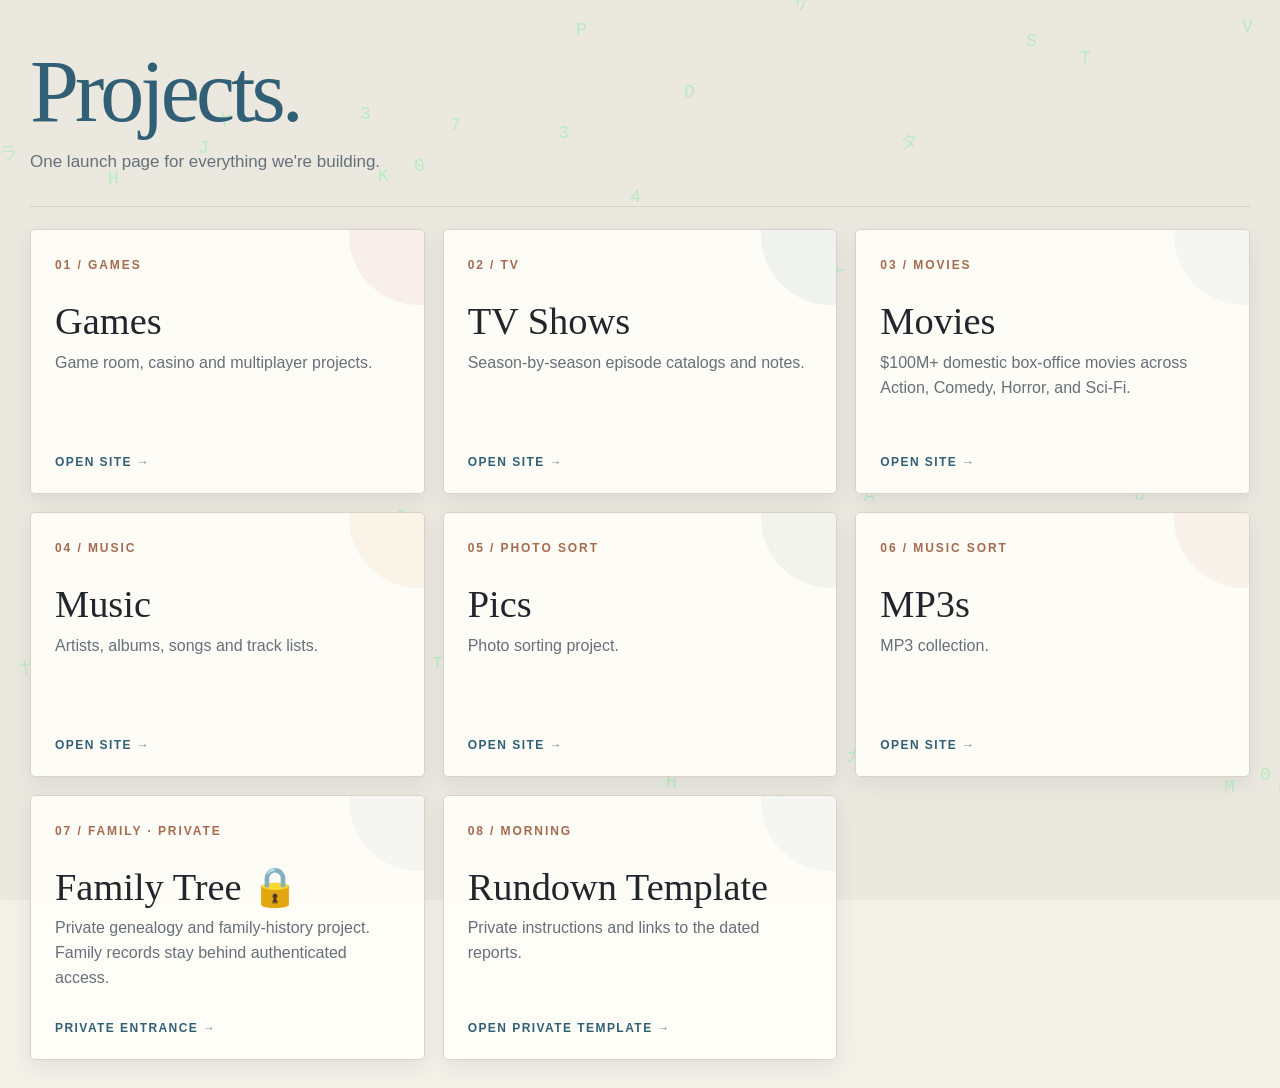
==== launch/index.html @ eb19cdb6 "Refresh Projects launcher to Pic Sorter V123" ====
<!doctype html>
<html lang="en">
<head>
<meta charset="utf-8">
<meta name="viewport" content="width=device-width,initial-scale=1">
<meta http-equiv="refresh" content="0;url=https://chunter-gh.github.io/tvshows/projects.html?release=123">
<link rel="canonical" href="https://chunter-gh.github.io/tvshows/projects.html?release=123">
<title>Opening Projects…</title>
<script>window.location.replace("https://chunter-gh.github.io/tvshows/projects.html?release=123");</script>
</head>
<body>
<p>Opening the <a href="https://chunter-gh.github.io/tvshows/projects.html?release=123">current Projects page</a>…</p>
</body>
</html>
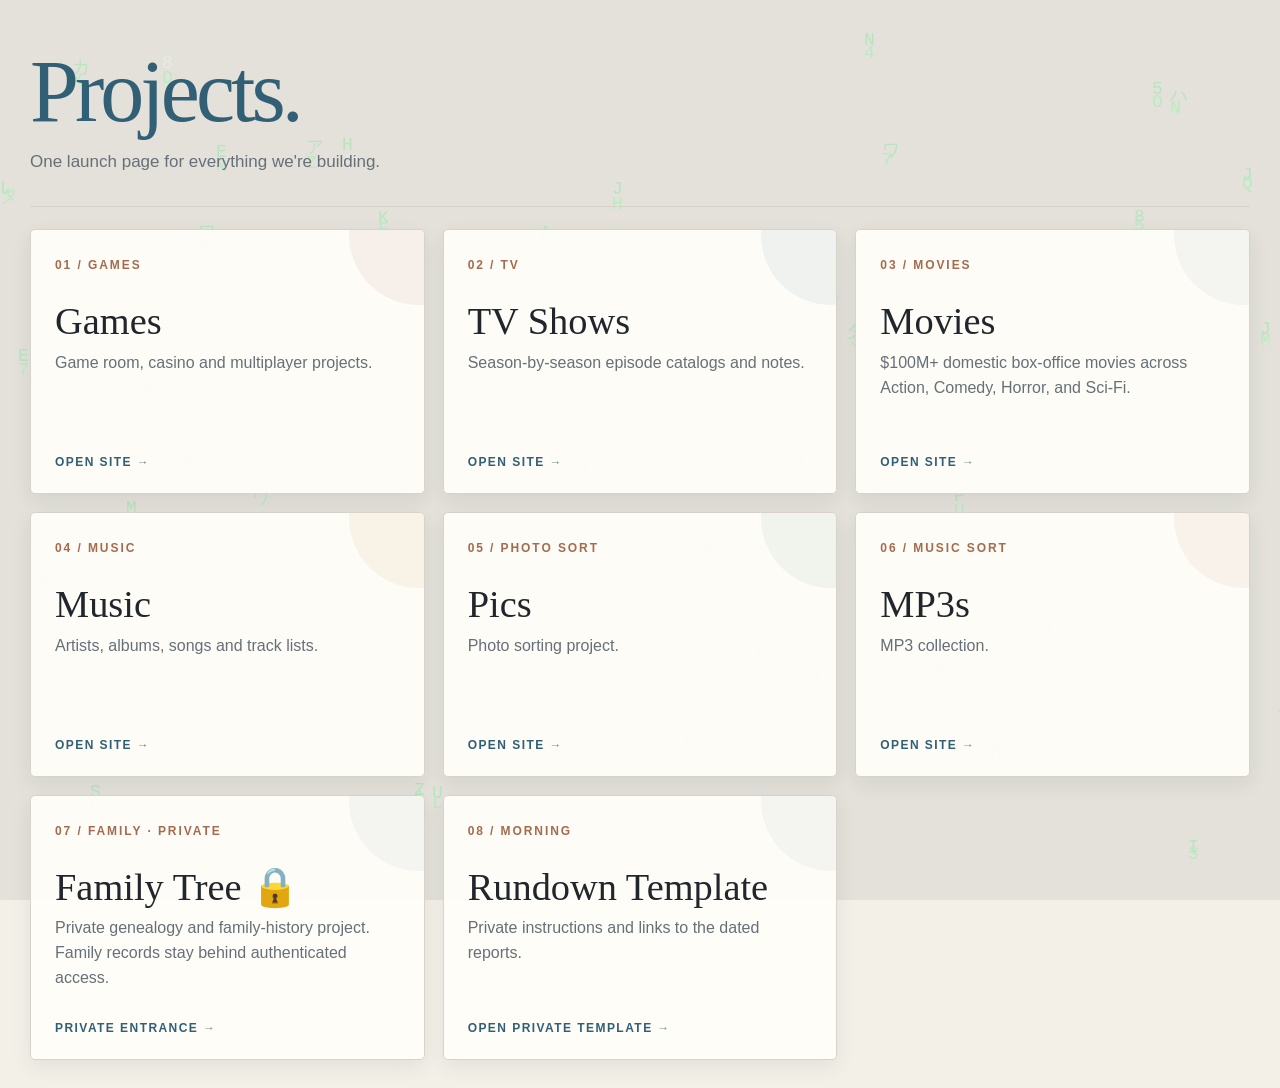
==== commit dd51aeca: "Point Pics launcher to V131" ====
--- a/launch/index.html
+++ b/launch/index.html
@@ -3,12 +3,12 @@
 <head>
 <meta charset="utf-8">
 <meta name="viewport" content="width=device-width,initial-scale=1">
-<meta http-equiv="refresh" content="0;url=https://chunter-gh.github.io/tvshows/projects.html?release=123">
-<link rel="canonical" href="https://chunter-gh.github.io/tvshows/projects.html?release=123">
+<meta http-equiv="refresh" content="0;url=https://chunter-gh.github.io/tvshows/projects.html?release=131">
+<link rel="canonical" href="https://chunter-gh.github.io/tvshows/projects.html?release=131">
 <title>Opening Projects…</title>
-<script>window.location.replace("https://chunter-gh.github.io/tvshows/projects.html?release=123");</script>
+<script>window.location.replace("https://chunter-gh.github.io/tvshows/projects.html?release=131");</script>
 </head>
 <body>
-<p>Opening the <a href="https://chunter-gh.github.io/tvshows/projects.html?release=123">current Projects page</a>…</p>
+<p>Opening the <a href="https://chunter-gh.github.io/tvshows/projects.html?release=131">current Projects page</a>…</p>
 </body>
 </html>
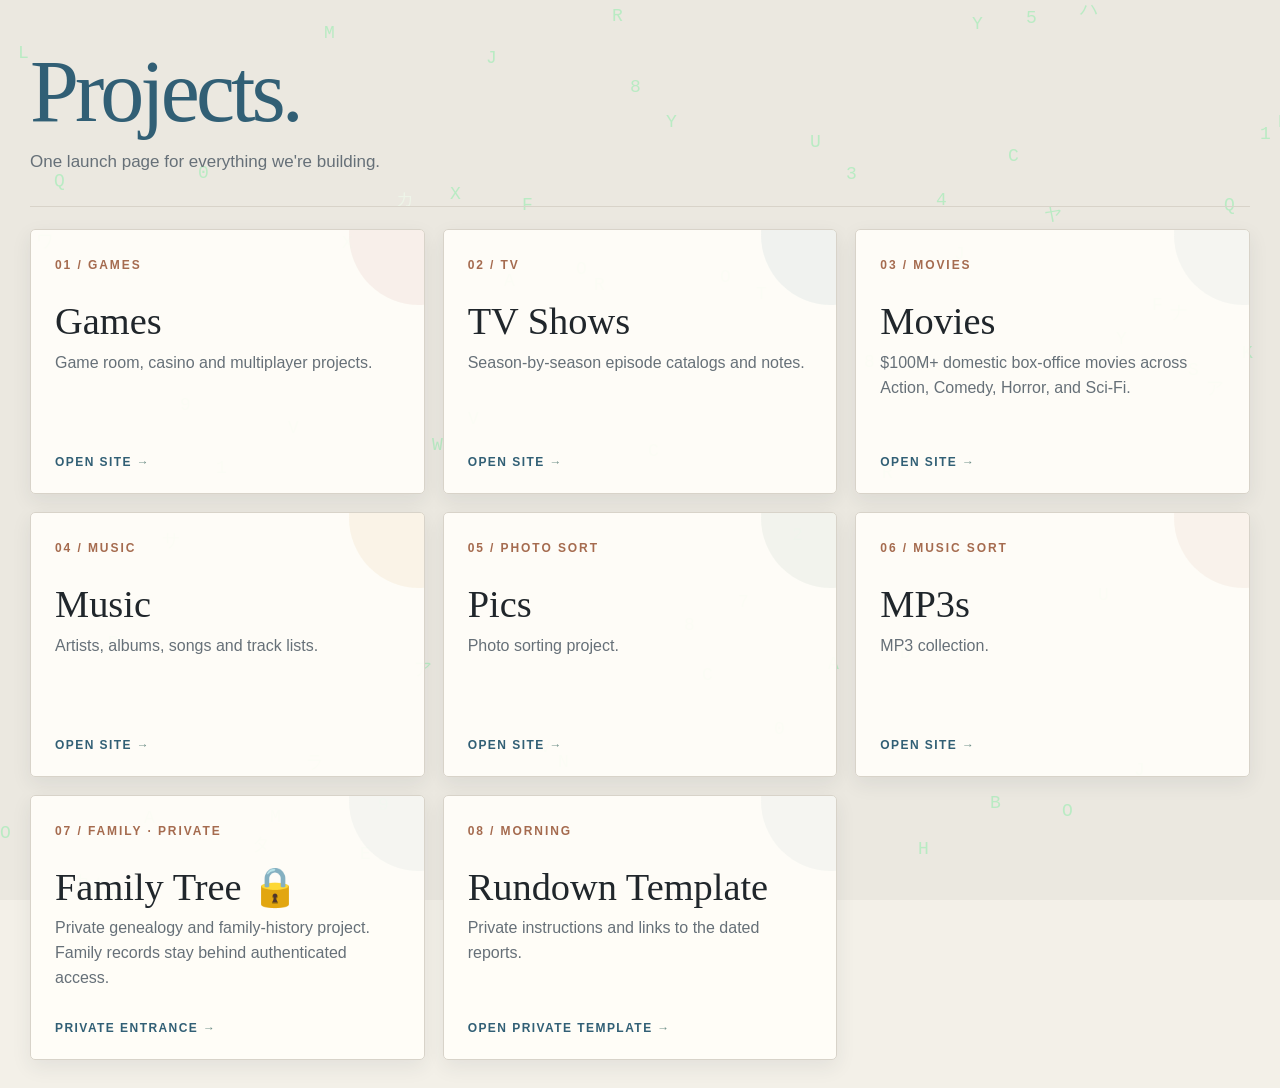
==== commit 82d1407c: "Point Projects launcher to current V133 release" ====
--- a/launch/index.html
+++ b/launch/index.html
@@ -3,12 +3,12 @@
 <head>
 <meta charset="utf-8">
 <meta name="viewport" content="width=device-width,initial-scale=1">
-<meta http-equiv="refresh" content="0;url=https://chunter-gh.github.io/tvshows/projects.html?release=131">
-<link rel="canonical" href="https://chunter-gh.github.io/tvshows/projects.html?release=131">
+<meta http-equiv="refresh" content="0;url=https://chunter-gh.github.io/tvshows/projects.html?release=133">
+<link rel="canonical" href="https://chunter-gh.github.io/tvshows/projects.html?release=133">
 <title>Opening Projects…</title>
-<script>window.location.replace("https://chunter-gh.github.io/tvshows/projects.html?release=131");</script>
+<script>window.location.replace("https://chunter-gh.github.io/tvshows/projects.html?release=133");</script>
 </head>
 <body>
-<p>Opening the <a href="https://chunter-gh.github.io/tvshows/projects.html?release=131">current Projects page</a>…</p>
+<p>Opening the <a href="https://chunter-gh.github.io/tvshows/projects.html?release=133">current Projects page</a>…</p>
 </body>
 </html>
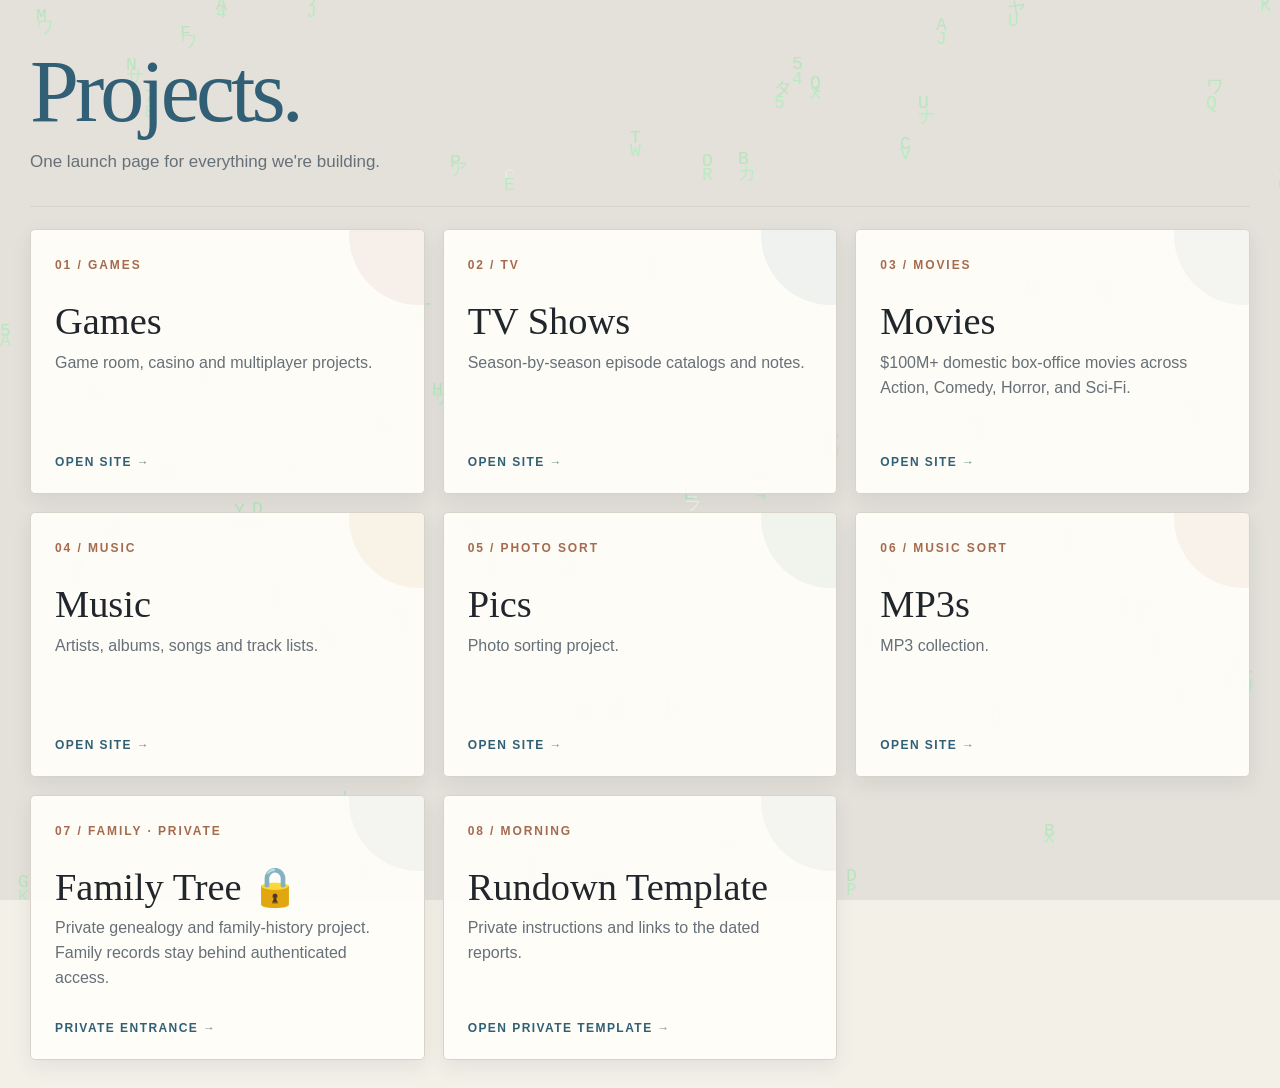
==== commit 8a69b78d: "Set launcher release marker to V134" ====
--- a/launch/index.html
+++ b/launch/index.html
@@ -3,12 +3,12 @@
 <head>
 <meta charset="utf-8">
 <meta name="viewport" content="width=device-width,initial-scale=1">
-<meta http-equiv="refresh" content="0;url=https://chunter-gh.github.io/tvshows/projects.html?release=133">
-<link rel="canonical" href="https://chunter-gh.github.io/tvshows/projects.html?release=133">
+<meta http-equiv="refresh" content="0;url=https://chunter-gh.github.io/tvshows/projects.html?release=134">
+<link rel="canonical" href="https://chunter-gh.github.io/tvshows/projects.html?release=134">
 <title>Opening Projects…</title>
-<script>window.location.replace("https://chunter-gh.github.io/tvshows/projects.html?release=133");</script>
+<script>window.location.replace("https://chunter-gh.github.io/tvshows/projects.html?release=134");</script>
 </head>
 <body>
-<p>Opening the <a href="https://chunter-gh.github.io/tvshows/projects.html?release=133">current Projects page</a>…</p>
+<p>Opening the <a href="https://chunter-gh.github.io/tvshows/projects.html?release=134">current Projects page</a>…</p>
 </body>
 </html>
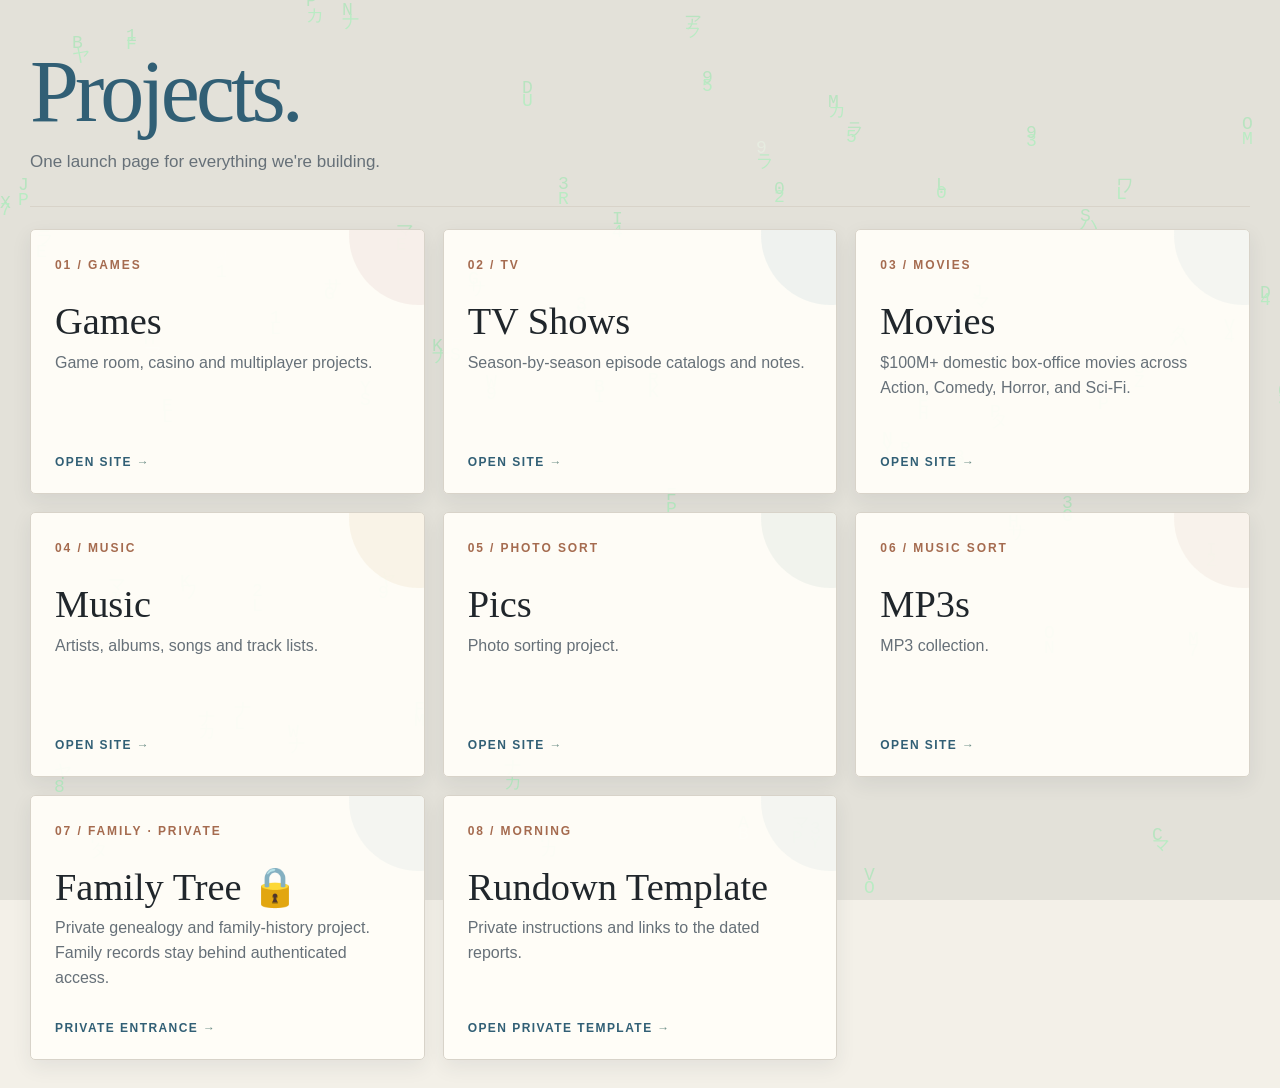
==== commit efd9a1c8: "Point Projects launcher to Pic Sorter V135" ====
--- a/launch/index.html
+++ b/launch/index.html
@@ -3,12 +3,12 @@
 <head>
 <meta charset="utf-8">
 <meta name="viewport" content="width=device-width,initial-scale=1">
-<meta http-equiv="refresh" content="0;url=https://chunter-gh.github.io/tvshows/projects.html?release=134">
-<link rel="canonical" href="https://chunter-gh.github.io/tvshows/projects.html?release=134">
+<meta http-equiv="refresh" content="0;url=https://chunter-gh.github.io/tvshows/projects.html?release=135">
+<link rel="canonical" href="https://chunter-gh.github.io/tvshows/projects.html?release=135">
 <title>Opening Projects…</title>
-<script>window.location.replace("https://chunter-gh.github.io/tvshows/projects.html?release=134");</script>
+<script>window.location.replace("https://chunter-gh.github.io/tvshows/projects.html?release=135");</script>
 </head>
 <body>
-<p>Opening the <a href="https://chunter-gh.github.io/tvshows/projects.html?release=134">current Projects page</a>…</p>
+<p>Opening the <a href="https://chunter-gh.github.io/tvshows/projects.html?release=135">current Projects page</a>…</p>
 </body>
 </html>
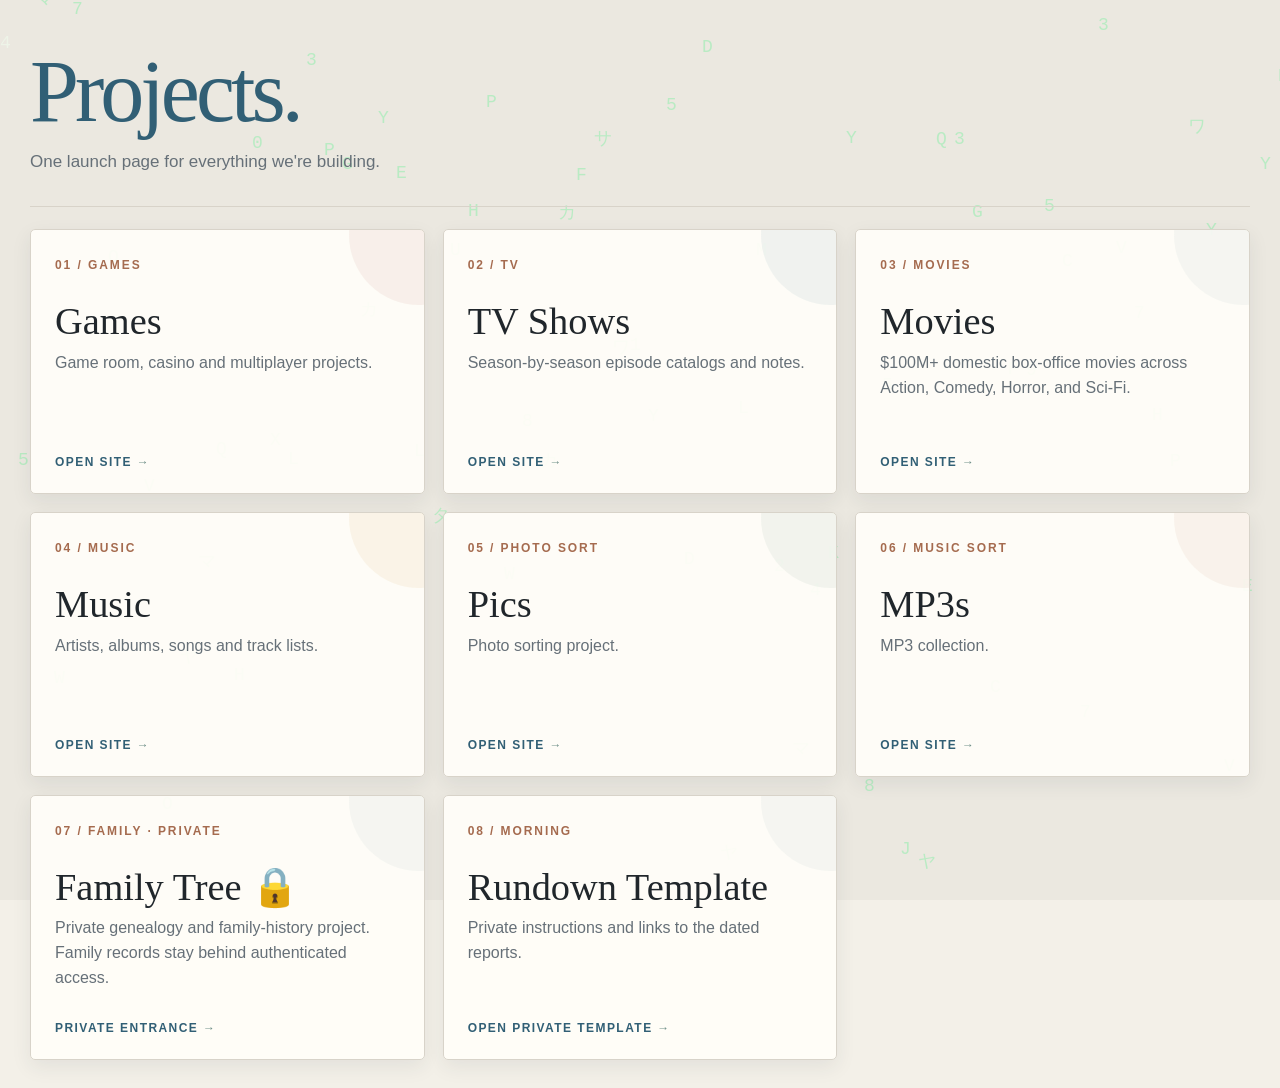
==== commit 909a84f3: "Launch full Pic Sorter V136 from Projects" ====
--- a/launch/index.html
+++ b/launch/index.html
@@ -3,12 +3,12 @@
 <head>
 <meta charset="utf-8">
 <meta name="viewport" content="width=device-width,initial-scale=1">
-<meta http-equiv="refresh" content="0;url=https://chunter-gh.github.io/tvshows/projects.html?release=135">
-<link rel="canonical" href="https://chunter-gh.github.io/tvshows/projects.html?release=135">
+<meta http-equiv="refresh" content="0;url=https://chunter-gh.github.io/tvshows/projects.html?release=136">
+<link rel="canonical" href="https://chunter-gh.github.io/tvshows/projects.html?release=136">
 <title>Opening Projects…</title>
-<script>window.location.replace("https://chunter-gh.github.io/tvshows/projects.html?release=135");</script>
+<script>window.location.replace("https://chunter-gh.github.io/tvshows/projects.html?release=136");</script>
 </head>
 <body>
-<p>Opening the <a href="https://chunter-gh.github.io/tvshows/projects.html?release=135">current Projects page</a>…</p>
+<p>Opening the <a href="https://chunter-gh.github.io/tvshows/projects.html?release=136">current Projects page</a>…</p>
 </body>
 </html>
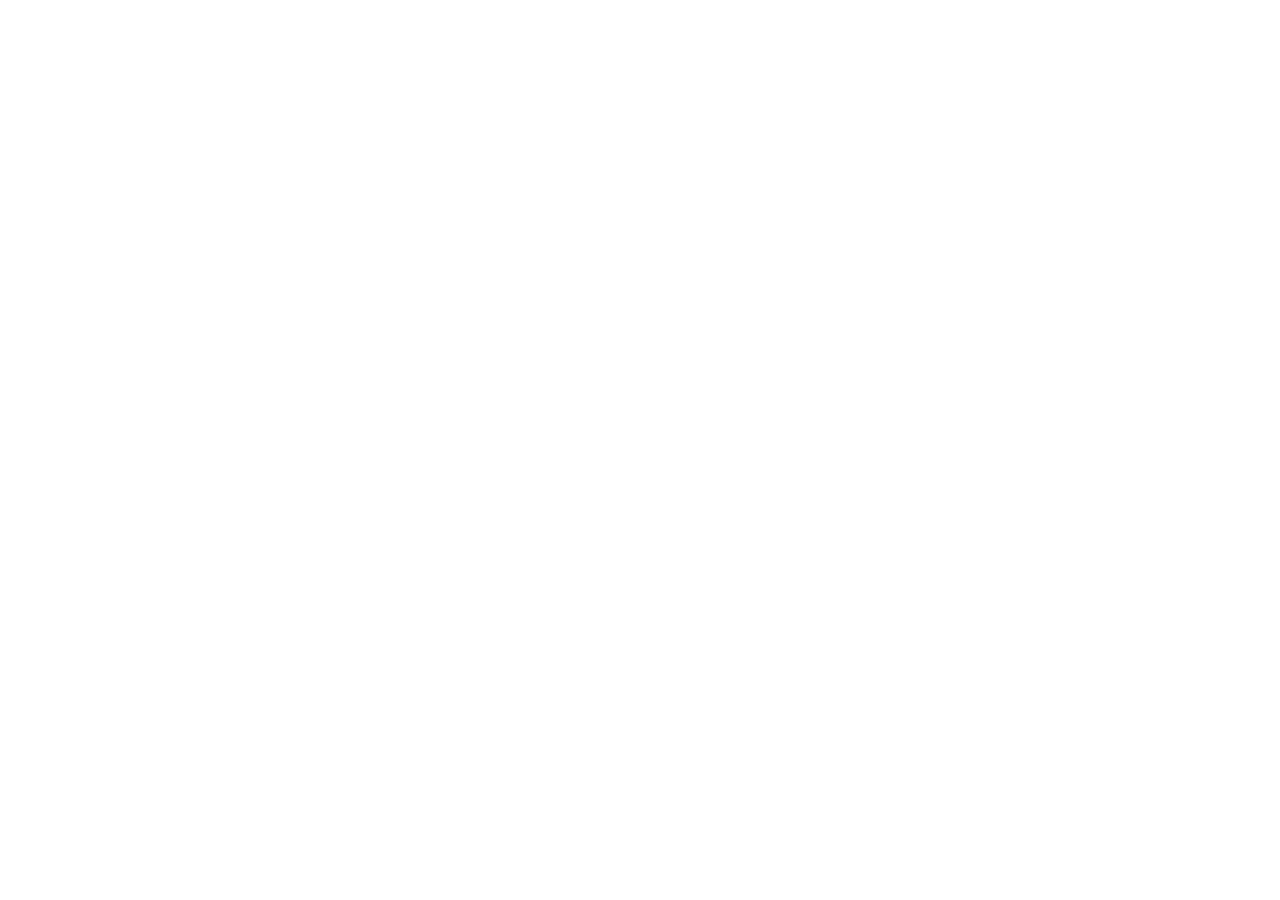
==== commit 69d4a36f: "Point CHunter short address to the new launcher" ====
--- a/launch/index.html
+++ b/launch/index.html
@@ -3,12 +3,12 @@
 <head>
 <meta charset="utf-8">
 <meta name="viewport" content="width=device-width,initial-scale=1">
-<meta http-equiv="refresh" content="0;url=https://chunter-gh.github.io/tvshows/projects.html?release=136">
-<link rel="canonical" href="https://chunter-gh.github.io/tvshows/projects.html?release=136">
-<title>Opening Projects…</title>
-<script>window.location.replace("https://chunter-gh.github.io/tvshows/projects.html?release=136");</script>
+<meta http-equiv="refresh" content="0;url=https://familytree-gprw.onrender.com/links">
+<link rel="canonical" href="https://familytree-gprw.onrender.com/links">
+<title>Opening CHunter Launchpad…</title>
+<script>window.location.replace("https://familytree-gprw.onrender.com/links");</script>
 </head>
 <body>
-<p>Opening the <a href="https://chunter-gh.github.io/tvshows/projects.html?release=136">current Projects page</a>…</p>
+<p>Opening the <a href="https://familytree-gprw.onrender.com/links">new CHunter launcher</a>…</p>
 </body>
 </html>
